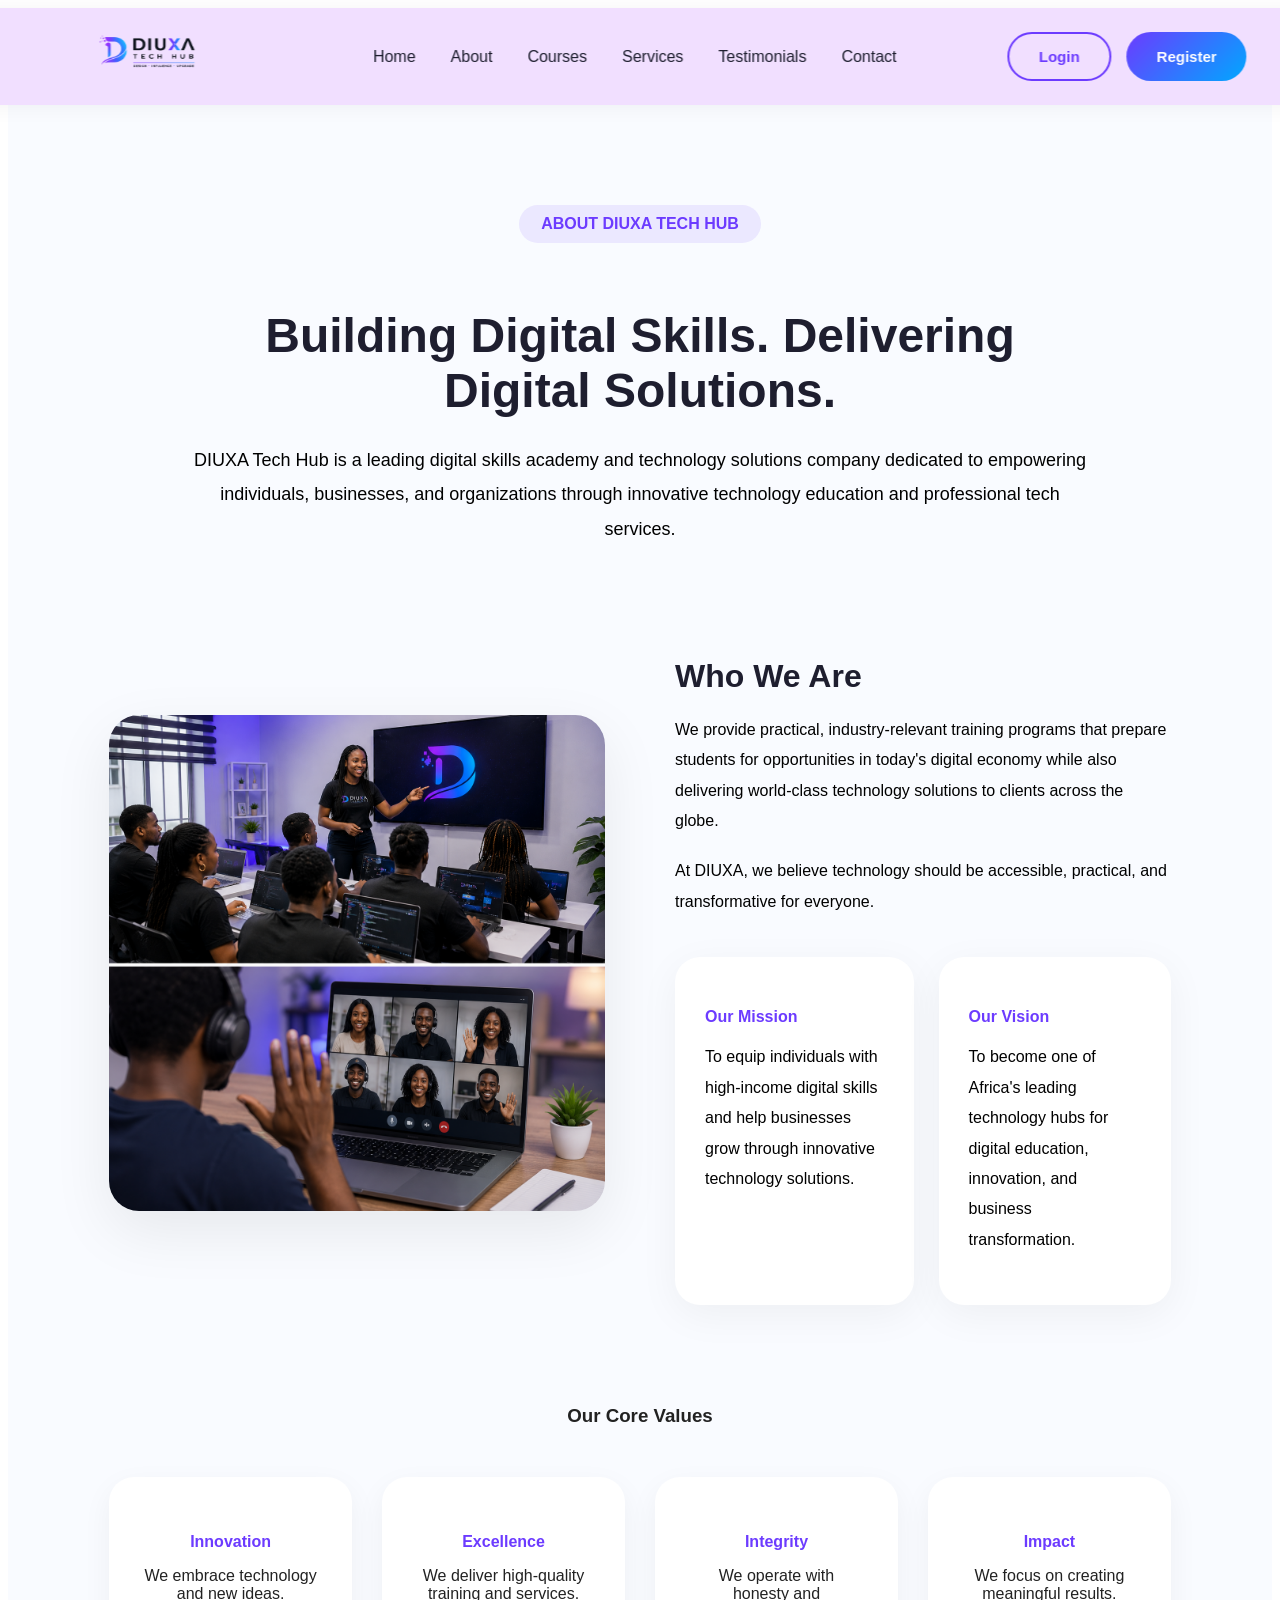
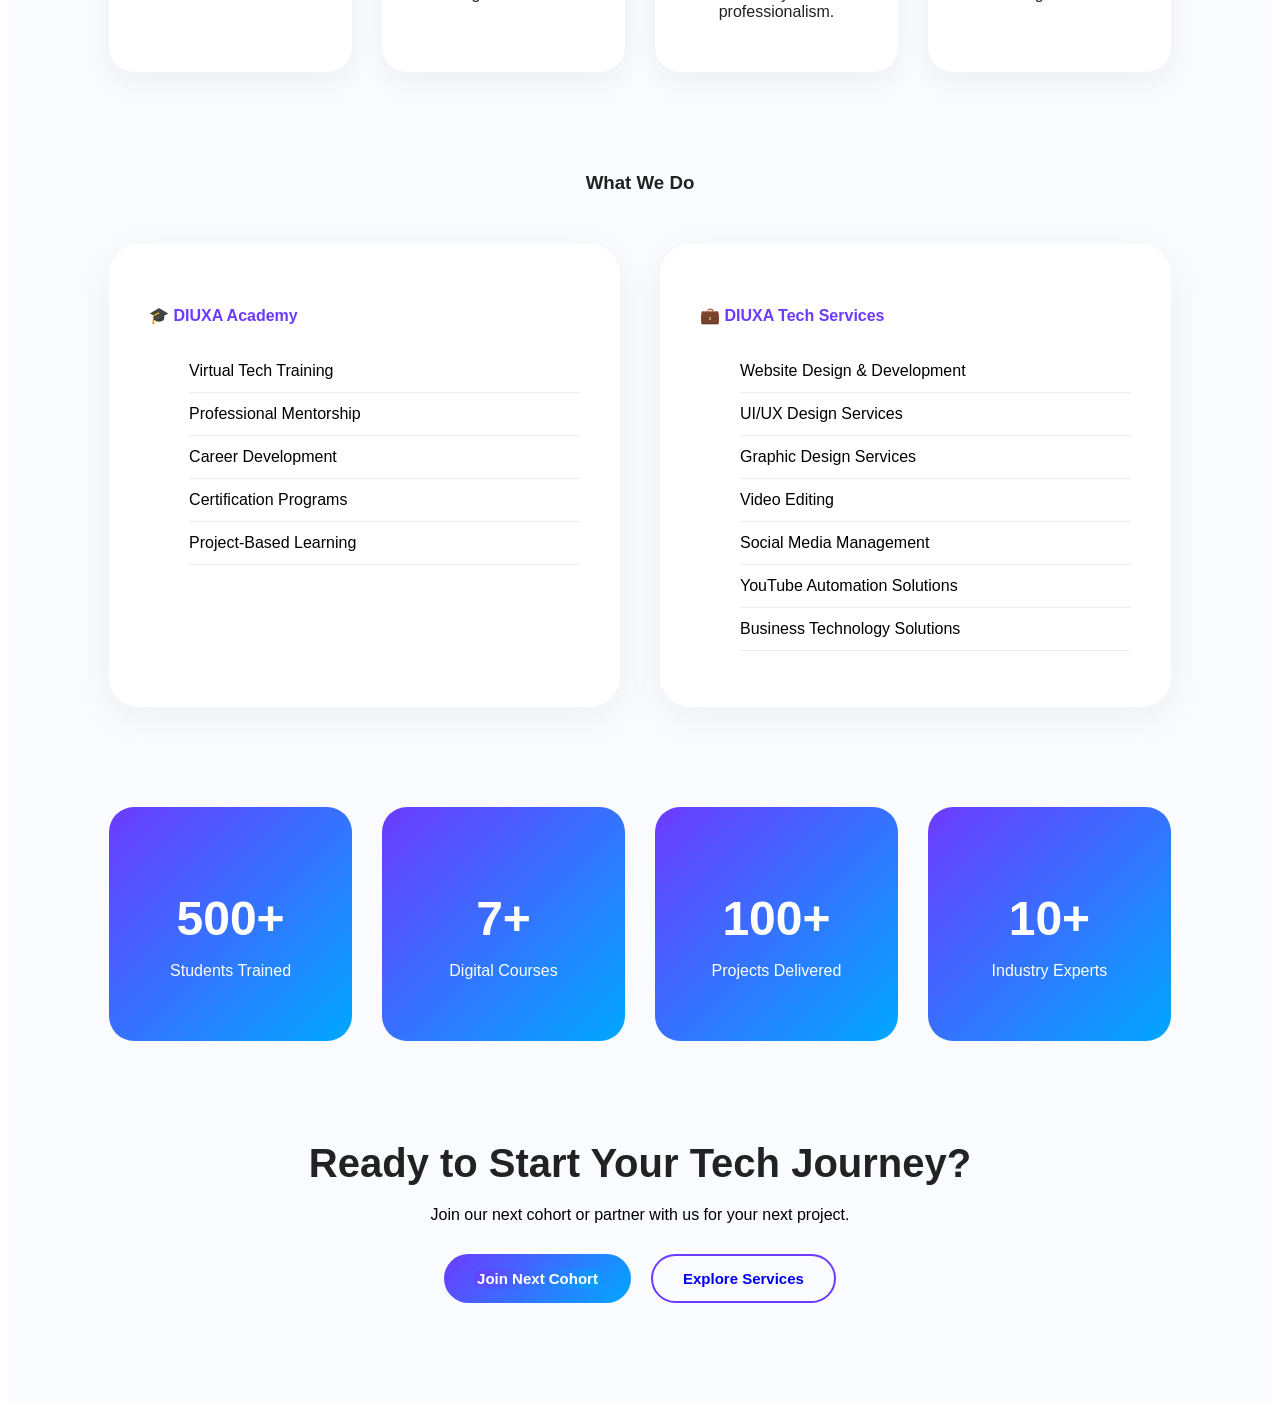
==== about.html @ 07091557 "Add files via upload" ====
<!DOCTYPE html>
<html lang="en">
<head>
    <meta charset="UTF-8">
    <meta name="viewport" content="width=device-width, initial-scale=1.0">
    <title>About DIUXA Tech Hub</title>

    <link rel="stylesheet" href="style.css">

</head>
<body>

    <!-- ================= NAVBAR ================= -->

    <header class="navbar">
        <div class="logo">
            <img src="diuxalogod.png" alt="DIUXA Logo">
        </div>

        <nav>
            <ul class="nav-links">
                <li><a href="index.html">Home</a></li>
                <li><a href="about.html">About</a></li>
                <li><a href="courses.html">Courses</a></li>
                <li><a href="services.html">Services</a></li>
                <li><a href="testimonials.html">Testimonials</a></li>
                <li><a href="contact.html">Contact</a></li>
            </ul>
        </nav>

        <div class="nav-buttons">
            <button class="btn-outline">Login</button>
            <button class="btn-primary">Register</button>
        </div>
    </header>
    
    <!-- ================= ABOUT SECTION ================= -->

<section class="about" id="about">

    <div class="about-header">

        <span class="section-tag">
            ABOUT DIUXA TECH HUB
        </span>

        <h2>
            Building Digital Skills.
            Delivering Digital Solutions.
        </h2>

        <p class="about-intro">
            DIUXA Tech Hub is a leading digital skills academy and technology
            solutions company dedicated to empowering individuals,
            businesses, and organizations through innovative technology
            education and professional tech services.
        </p>

    </div>


    <!-- About Content -->

    <div class="about-content">

        <div class="about-image">
            <img src="diuxalearn.png" alt="DIUXA Students Learning">
        </div>

        <div class="about-text">

            <h3>Who We Are</h3>

            <p>
                We provide practical, industry-relevant training programs
                that prepare students for opportunities in today's digital
                economy while also delivering world-class technology
                solutions to clients across the globe.
            </p>

            <p>
                At DIUXA, we believe technology should be accessible,
                practical, and transformative for everyone.
            </p>

            <div class="mission-vision">

                <div class="mv-card">
                    <h4>Our Mission</h4>
                    <p>
                        To equip individuals with high-income digital skills
                        and help businesses grow through innovative technology solutions.
                    </p>
                </div>

                <div class="mv-card">
                    <h4>Our Vision</h4>
                    <p>
                        To become one of Africa's leading technology hubs
                        for digital education, innovation, and business transformation.
                    </p>
                </div>

            </div>

        </div>

    </div>


    <!-- Core Values -->

    <div class="values-section">

        <h3>Our Core Values</h3>

        <div class="values-grid">

            <div class="value-card">
                <h4>Innovation</h4>
                <p>We embrace technology and new ideas.</p>
            </div>

            <div class="value-card">
                <h4>Excellence</h4>
                <p>We deliver high-quality training and services.</p>
            </div>

            <div class="value-card">
                <h4>Integrity</h4>
                <p>We operate with honesty and professionalism.</p>
            </div>

            <div class="value-card">
                <h4>Impact</h4>
                <p>We focus on creating meaningful results.</p>
            </div>

        </div>

    </div>


    <!-- What We Do -->

    <div class="what-we-do">

        <h3>What We Do</h3>

        <div class="services-wrapper">

            <div class="academy-box">

                <h4>🎓 DIUXA Academy</h4>

                <ul>
                    <li>Virtual Tech Training</li>
                    <li>Professional Mentorship</li>
                    <li>Career Development</li>
                    <li>Certification Programs</li>
                    <li>Project-Based Learning</li>
                </ul>

            </div>

            <div class="business-box">

                <h4>💼 DIUXA Tech Services</h4>

                <ul>
                    <li>Website Design & Development</li>
                    <li>UI/UX Design Services</li>
                    <li>Graphic Design Services</li>
                    <li>Video Editing</li>
                    <li>Social Media Management</li>
                    <li>YouTube Automation Solutions</li>
                    <li>Business Technology Solutions</li>
                </ul>

            </div>

        </div>

    </div>


    <!-- Statistics -->

    <div class="stats">

        <div class="stat-box">
            <h2>500+</h2>
            <p>Students Trained</p>
        </div>

        <div class="stat-box">
            <h2>7+</h2>
            <p>Digital Courses</p>
        </div>

        <div class="stat-box">
            <h2>100+</h2>
            <p>Projects Delivered</p>
        </div>

        <div class="stat-box">
            <h2>10+</h2>
            <p>Industry Experts</p>
        </div>

    </div>


    <!-- CTA -->

    <div class="about-cta">

        <h3>
            Ready to Start Your Tech Journey?
        </h3>

        <p>
            Join our next cohort or partner with us for your next project.
        </p>

        <div class="about-buttons">
            <button class="btn-primary">
                
                <a href="https://wa.me/2349069957433" class="social-btn" target="_blank">Join Next Cohort</a>
            </button>

            <button class="btn-outline">
                <a href="services.html" class="about-buttons" target="_blank">Explore Services</a>
            </button>
        </div>

    </div>

</section>
</body>
</html>
---- style.css ----
```css
/* =========================
   GOOGLE FONT
========================= */

@import url('https://fonts.googleapis.com/css2?family=Poppins:wght@300;400;500;600;700;800&display=swap');


/* =========================
   GLOBAL SETTINGS
========================= */

*{
    margin: 0;
    padding: 0;
    box-sizing: border-box;
}

body{
    font-family: 'Poppins', sans-serif;
    background: #ffffff;
    color: #222;
    overflow-x: hidden;
}

html{
    scroll-behavior: smooth;
}

section{
    padding: 100px 8%;
}

img{
    max-width: 100%;
}


/* =========================
   COLOR VARIABLES
========================= */

:root{
    --primary: #6C3BFF;
    --secondary: #00A8FF;
    --dark: #1E1E2F;
    --light: #ffffff;
    --gray: #000000;
    --gradient: linear-gradient(
        135deg,
        #6C3BFF,
        #00A8FF
    );
}


/* =========================
   NAVBAR
========================= */

.navbar{
    width: 100%;
    display: flex;
    justify-content: space-between;
    align-items: center;
    padding: 0px 10%;
    padding-top: 0px;
    padding-bottom: 0px;
    position: sticky;
    top: 0;
    
    transform: translateX(-10%);
    background: rgba(144, 0, 255, 0.124);
    backdrop-filter: blur(5px);
    z-index: 1000;
    box-shadow: 0 2px 20px rgba(0,0,0,0.05);
}

.logo img{
    width: 140px;
    margin-left: 100px;
}

.nav-links{
    display: flex;
    list-style: none;
    gap: 35px;
}

.nav-links a{
    text-decoration: none;
    color: var(--dark);
    font-weight: 500;
    transition: .3s;
}

.nav-links a:hover{
    color: var(--primary);
}

.nav-buttons{
    display: flex;
    gap: 15px;
}


/* =========================
   BUTTONS
========================= */

.btn-primary,
.btn-secondary,
.btn-outline{
    border: none;
    outline: none;
    padding: 14px 30px;
    border-radius: 50px;
    cursor: pointer;
    font-size: 15px;
    font-weight: 600;
    transition: .4s ease;
}

.btn-primary{
    background: var(--gradient);
    color: white;
    text-decoration: none;
}

.btn-primary:hover{
    transform: translateY(-4px);
    box-shadow: 0 15px 30px rgba(108,59,255,.35);
}

.btn-secondary{
    background: #eef4ff;
    color: var(--primary);
}

.btn-secondary:hover{
    background: var(--primary);
    color: white;
}

.btn-outline{
    background: transparent;
    border: 2px solid var(--primary);
    color: var(--primary);
}

.btn-outline:hover{
    background: var(--primary);
    color: white;
}


/* =========================
   HERO SECTION
========================= */

.hero{
    min-height: 90vh;
    display: flex;
    align-items: center;
    justify-content: space-between;
    gap: 80px;
    background:
    radial-gradient(circle at top left,
    rgba(108,59,255,0.12),
    transparent 40%),
    radial-gradient(circle at bottom right,
    rgba(0,168,255,0.15),
    transparent 40%);
}

.hero-text{
    flex: 1;
    text-decoration: none;
    padding: 0;
}

.badge{
    background: rgba(108,59,255,.1);
    color: var(--primary);
    padding: 10px 20px;
    border-radius: 50px;
    display: inline-block;
    font-weight: 600;
    margin-bottom: 25px;
}

.badge hover{
    background: var(--primary);
    color: white;
}

.hero h1{
    font-size: 4rem;
    line-height: 1.2;
    color: var(--dark);
    margin-bottom: 25px;
}

.hero p{
    font-size: 18px;
    color: var(--gray);
    line-height: 1.8;
    margin-bottom: 40px;
}

.hero-buttons{
    display: flex;
    gap: 20px;
    flex-wrap: wrap;
    text-decoration: none;
}

.hero-image{
    flex: 1;
    text-align: center;
}

.hero-image img{
    width: 100%;
    max-width: 600px;
    animation: float 4s ease-in-out infinite;
}

@keyframes float{
    0%{
        transform: translateY(0px);
    }

    50%{
        transform: translateY(-15px);
    }

    100%{
        transform: translateY(0px);
    }
}


/* =========================
   ABOUT SECTION
========================= */

.about{
    background: #f9fbff;
}

.about-header{
    text-align: center;
    max-width: 900px;
    margin: auto;
    margin-bottom: 80px;
}

.section-tag{
    display: inline-block;
    padding: 10px 22px;
    border-radius: 50px;
    background: rgba(108,59,255,.1);
    color: var(--primary);
    font-weight: 600;
    margin-bottom: 25px;
}

.about-header h2{
    font-size: 3rem;
    color: var(--dark);
    margin-bottom: 25px;
}

.about-intro{
    color: var(--gray);
    line-height: 1.9;
    font-size: 18px;
}

.about-content{
    display: flex;
    gap: 70px;
    align-items: center;
    margin-bottom: 100px;
}

.about-image{
    flex: 1;
}

.about-image img{
    width: 100%;
    border-radius: 30px;
    box-shadow: 0 20px 60px rgba(0,0,0,.08);
}

.about-text{
    flex: 1;
}

.about-text h3{
    font-size: 2rem;
    color: var(--dark);
    margin-bottom: 20px;
}

.about-text p{
    color: var(--gray);
    line-height: 1.9;
    margin-bottom: 20px;
}

.mission-vision{
    display: flex;
    gap: 25px;
    margin-top: 40px;
}

.mv-card{
    background: white;
    padding: 30px;
    border-radius: 25px;
    box-shadow: 0 10px 40px rgba(0,0,0,.05);
}

.mv-card h4{
    color: var(--primary);
    margin-bottom: 15px;
}

.values-section{
    text-align: center;
    margin-bottom: 100px;
}

.values-grid{
    display: grid;
    grid-template-columns:
    repeat(auto-fit,minmax(220px,1fr));
    gap: 30px;
    margin-top: 50px;
}

.value-card{
    background: white;
    padding: 35px;
    border-radius: 25px;
    transition: .4s;
    box-shadow: 0 10px 30px rgba(0,0,0,.05);
}

.value-card:hover{
    transform: translateY(-10px);
}

.value-card h4{
    color: var(--primary);
    margin-bottom: 15px;
}

.what-we-do{
    text-align: center;
    margin-bottom: 100px;
}

.services-wrapper{
    display: grid;
    grid-template-columns: repeat(auto-fit,minmax(350px,1fr));
    gap: 40px;
    margin-top: 50px;
}

.academy-box,
.business-box{
    background: white;
    padding: 40px;
    border-radius: 30px;
    text-align: left;
    box-shadow: 0 10px 40px rgba(0,0,0,.05);
}

.academy-box h4,
.business-box h4{
    color: var(--primary);
    margin-bottom: 25px;
}

.academy-box ul,
.business-box ul{
    list-style: none;
}

.academy-box li,
.business-box li{
    padding: 12px 0;
    color: var(--gray);
    border-bottom: 1px solid #eee;
}

.stats{
    display: grid;
    grid-template-columns:
    repeat(auto-fit,minmax(220px,1fr));
    gap: 30px;
    margin-bottom: 100px;
}

.stat-box{
    background: var(--gradient);
    color: white;
    padding: 45px;
    border-radius: 25px;
    text-align: center;
}

.stat-box h2{
    font-size: 3rem;
    margin-bottom: 10px;
}

.about-cta{
    text-align: center;
}

.about-cta h3{
    font-size: 2.5rem;
    margin-bottom: 20px;
}

.about-cta p{
    color: var(--gray);
    margin-bottom: 30px;
}

.about-buttons{
    display: flex;
    justify-content: center;
    gap: 20px;
    flex-wrap: wrap;
    text-decoration: none;
}

/* RESPONSIVE */

@media(max-width:991px){

    .about-content{
        flex-direction: column;
    }

    .mission-vision{
        flex-direction: column;
    }
}

/* =========================
   COURSES PAGE
========================= */

.courses-page{
    padding: 100px 8%;
    background: #f8fbff;
}

.section-title{
    text-align: center;
    margin-bottom: 70px;
}

.section-title span{
    color: #6C3BFF;
    font-weight: 700;
    letter-spacing: 2px;
}

.section-title h1{
    font-size: 3rem;
    margin: 20px 0;
    color: #1E1E2F;
}

.section-title p{
    color: #666;
    max-width: 700px;
    margin: auto;
    line-height: 1.8;
}

.courses-container{
    display: grid;
    grid-template-columns:
        repeat(auto-fit,minmax(350px,1fr));
    gap: 40px;
}

.course-card{
    background: white;
    border-radius: 25px;
    overflow: hidden;
    transition: 0.4s;
    box-shadow: 0 10px 35px rgba(0,0,0,0.08);
}

.course-card:hover{
    transform: translateY(-15px);
    box-shadow: 0 20px 50px rgba(108,59,255,0.2);
}

.course-card img{
    width: 100%;
    height: 240px;
    object-fit: cover;
}

.course-content{
    padding: 30px;
}

.course-content h3{
    color: #1E1E2F;
    margin-bottom: 15px;
}

.course-content p{
    color: #666;
    line-height: 1.8;
    margin-bottom: 25px;
}

.course-info{
    display: flex;
    justify-content: space-between;
    margin-bottom: 25px;
    color: #6C3BFF;
    font-weight: 600;
    flex-wrap: wrap;
    gap: 10px;
}

.course-btn{
    width: 100%;
    padding: 15px;
    border: none;
    border-radius: 50px;
    background: linear-gradient(
        135deg,
        #6C3BFF,
        #00A8FF
    );
    color: white;
    font-size: 16px;
    font-weight: 600;
    cursor: pointer;
    transition: .3s;
}

.course-btn:hover{
    transform: scale(1.03);
}

@media(max-width:768px){

    .section-title h1{
        font-size: 2.3rem;
    }

    .courses-container{
        grid-template-columns: 1fr;
    }

}

/* =========================
   SERVICES PAGE
========================= */

.services-page{
    padding: 100px 8%;
    background: #f8fbff;
}

.section-header{
    text-align: center;
    margin-bottom: 80px;
}

.section-header span{
    color: #6C3BFF;
    font-weight: 700;
    letter-spacing: 2px;
}

.section-header h1{
    font-size: 3rem;
    margin: 20px 0;
    color: #1E1E2F;
}

.section-header p{
    max-width: 700px;
    margin: auto;
    color: #666;
    line-height: 1.8;
}

.services-grid{
    display: grid;
    grid-template-columns:
        repeat(auto-fit,minmax(320px,1fr));
    gap: 35px;
}

.service-card{
    background: white;
    padding: 40px;
    border-radius: 30px;
    text-align: center;
    transition: .4s;
    box-shadow: 0 15px 40px rgba(0,0,0,.06);
}

.service-card:hover{
    transform: translateY(-15px);
    box-shadow: 0 20px 50px rgba(108,59,255,.15);
}

.service-icon{
    width: 90px;
    height: 90px;
    margin: auto;
    margin-bottom: 30px;
    border-radius: 50%;
    background: linear-gradient(
        135deg,
        #6C3BFF,
        #00A8FF
    );
    display: flex;
    justify-content: center;
    align-items: center;
    font-size: 40px;
}

.service-card h3{
    color: #1E1E2F;
    margin-bottom: 20px;
}

.service-card p{
    color: #666;
    line-height: 1.8;
    margin-bottom: 30px;
}

.service-btn{
    border: none;
    padding: 15px 10px;
    border-radius: 50px;
    background: linear-gradient(
        135deg,
        #6C3BFF,
        #00A8FF
    );
    color: white;
    font-weight: 600;
    cursor: pointer;
    transition: .3s;
    text-decoration: none;
}

.service-btn:hover{
    transform: scale(1.05);
}

@media(max-width:768px){

    .section-header h1{
        font-size: 2.2rem;
    }

}

/* =========================
   TESTIMONIAL SECTION
========================= */

.testimonials{
    padding: 100px 8%;
    background: #f8fbff;
}

.testimonial-header{
    text-align: center;
    margin-bottom: 70px;
}

.testimonial-header span{
    color: #6C3BFF;
    font-weight: 700;
    letter-spacing: 2px;
}

.testimonial-header h1{
    font-size: 3rem;
    color: #1E1E2F;
    margin: 20px 0;
}

.testimonial-header p{
    max-width: 700px;
    margin: auto;
    color: #666;
    line-height: 1.8;
}

.testimonial-container{
    display: grid;
    grid-template-columns:
        repeat(auto-fit,minmax(300px,1fr));
    gap: 35px;
}

.testimonial-card{
    background: white;
    padding: 40px 30px;
    border-radius: 30px;
    text-align: center;
    transition: .4s;
    box-shadow: 0 15px 40px rgba(0,0,0,.06);
}

.testimonial-card:hover{
    transform: translateY(-10px);
    box-shadow: 0 20px 50px rgba(108,59,255,.15);
}

.student-image img{
    width: 90px;
    height: 90px;
    border-radius: 50%;
    object-fit: cover;
    margin-bottom: 20px;
}

.stars{
    font-size: 20px;
    margin-bottom: 20px;
}

.testimonial-text{
    color: #666;
    line-height: 1.8;
    margin-bottom: 25px;
    font-style: italic;
}

.testimonial-card h3{
    color: #1E1E2F;
    margin-bottom: 10px;
}

.course-name{
    color: #6C3BFF;
    font-weight: 600;
}

@media(max-width:768px){

    .testimonial-header h1{
        font-size: 2.2rem;
    }

}

/* =========================
   CONTACT PAGE
========================= */

.contact-page{
    padding: 100px 8%;
    background: #f8fbff;
}

.contact-header{
    text-align: center;
    margin-bottom: 80px;
}

.contact-header span{
    color: #6C3BFF;
    font-weight: 700;
    letter-spacing: 2px;
}

.contact-header h1{
    font-size: 3rem;
    color: #1E1E2F;
    margin: 20px 0;
}

.contact-header p{
    max-width: 700px;
    margin: auto;
    color: #666;
    line-height: 1.8;
}

.contact-container{
    display: grid;
    grid-template-columns: 1fr 1.2fr;
    gap: 50px;
    margin-bottom: 80px;
}

.contact-info{
    display: flex;
    flex-direction: column;
    gap: 25px;
}

.info-card{
    background: white;
    padding: 30px;
    border-radius: 25px;
    box-shadow: 0 10px 35px rgba(0,0,0,0.06);
}

.icon{
    font-size: 35px;
    margin-bottom: 15px;
}

.info-card h3{
    margin-bottom: 10px;
    color: #1E1E2F;
}

.info-card p{
    color: #666;
    line-height: 1.7;
}

.contact-form{
    background: white;
    padding: 40px;
    border-radius: 30px;
    box-shadow: 0 10px 35px rgba(0,0,0,0.06);
}

.contact-form h2{
    margin-bottom: 30px;
    color: #1E1E2F;
}

.contact-form form{
    display: flex;
    flex-direction: column;
    gap: 20px;
}

.contact-form input,
.contact-form select,
.contact-form textarea{
    padding: 18px;
    border: 1px solid #ddd;
    border-radius: 15px;
    font-size: 16px;
    outline: none;
}

.contact-form input:focus,
.contact-form select:focus,
.contact-form textarea:focus{
    border-color: #6C3BFF;
}

.contact-btn{
    padding: 18px;
    border: none;
    border-radius: 50px;
    background: linear-gradient(
        135deg,
        #6C3BFF,
        #00A8FF
    );
    color: white;
    font-size: 16px;
    font-weight: 600;
    cursor: pointer;
}

.contactbtn{
    padding: 18px;
    border: none;
    border-radius: 50px;
    background: linear-gradient(
        135deg,
        #009842,
        #04f4a8
    );
    color: white;
    font-size: 16px;
    font-weight: 600;
    cursor: pointer;
}

.social-section{
    text-align: center;
}

.social-section h2{
    margin-bottom: 30px;
}

.social-buttons{
    display: flex;
    justify-content: center;
    gap: 20px;
    flex-wrap: wrap;
}


    .social-btn{
    padding: 1px 3px;
    border: none;
    border-radius: 50px;
    background: linear-gradient(
        135deg,
        #6C3BFF,
        #00A8FF
    );
    color: white;
    font-weight: 600;
    text-decoration: none;
    display: inline-block;
    transition: .3s;
}


@media(max-width:991px){

    .contact-container{
        grid-template-columns: 1fr;
    }

    .contact-header h1{
        font-size: 2.3rem;
    }

}

/* =========================
   COURSES AND SERVICES
========================= */

.courses h2,
.services h2,
.why-us h2,
.cta h2,
.contact h2{
    text-align: center;
    font-size: 2.8rem;
    margin-bottom: 60px;
    color: var(--dark);
}

.course-grid,
.service-grid{
    display: grid;
    grid-template-columns:
    repeat(auto-fit,minmax(250px,1fr));
    gap: 30px;
}

.card{
    background: rgba(13, 0, 255, 0.065);
    padding: 35px;
    border-radius: 25px;
    text-align: center;
    font-weight: 600;
    transition: .4s;
    border: 1px solid #f1f1f1;
    box-shadow: 0 10px 30px rgba(0,0,0,.05);
}

.card:hover{
    transform: translateY(-12px);
    background: var(--gradient);
    color: white;
}


/* =========================
   FEATURES
========================= */

.features{
    display: grid;
    grid-template-columns:
    repeat(auto-fit,minmax(220px,1fr));
    gap: 30px;
}

.feature{
    background: rgba(13, 0, 255, 0.065);
    padding: 40px;
    border-radius: 25px;
    text-align: center;
    box-shadow: 0 10px 30px rgba(0,0,0,.05);
}

.feature i{
    font-size: 50px;
    margin-bottom: 20px;
    color: var(--primary);
}

.feature h3{
    color: var(--dark);
}


/* =========================
   CTA SECTION
========================= */

.cta{
    background: var(--gradient);
    text-align: center;
    color: white;
    border-radius: 50px;
    margin: 80px 8%;
}

.cta h2{
    color: white;
    margin-bottom: 20px;
}

.cta p{
    font-size: 18px;
    margin-bottom: 30px;
}


/* =========================
   CONTACT SECTION
========================= */

.contact{
    text-align: center;
}

.contact p{
    font-size: 18px;
    margin-bottom: 15px;
    color: var(--gray);
}

.socials{
    display: flex;
    justify-content: center;
    gap: 20px;
    margin-top: 40px;
    flex-wrap: wrap;
}

.socials button{
    padding: 12px 25px;
    border: none;
    border-radius: 50px;
    background: var(--gradient);
    color: white;
    cursor: pointer;
    font-weight: 600;
}


/* =========================
   FOOTER
========================= */

footer{
    background: var(--dark);
    color: white;
    text-align: center;
    padding: 60px 20px;
}

footer h3{
    font-size: 2rem;
    margin-bottom: 20px;
}

footer p{
    color: #cccccc;
    margin-top: 10px;
}


/* =========================
   RESPONSIVE DESIGN
========================= */

@media(max-width:991px){

    .navbar{
        flex-direction: column;
        gap: 25px;
    }

    .hero{
        flex-direction: column;
        text-align: center;
    }

    .hero h1{
        font-size: 3rem;
    }

    .hero-buttons{
        justify-content: center;
    }
}

@media(max-width:768px){

    section{
        padding: 80px 6%;
    }

    .hero h1{
        font-size: 2.5rem;
    }

    .nav-links{
        flex-wrap: wrap;
        justify-content: center;
    }

    .nav-buttons{
        flex-wrap: wrap;
        justify-content: center;
    }

}

@media(max-width:480px){

    .hero h1{
        font-size: 2rem;
    }

    .courses h2,
    .services h2,
    .why-us h2,
    .cta h2,
    .contact h2{
        font-size: 2rem;
    }
}
```
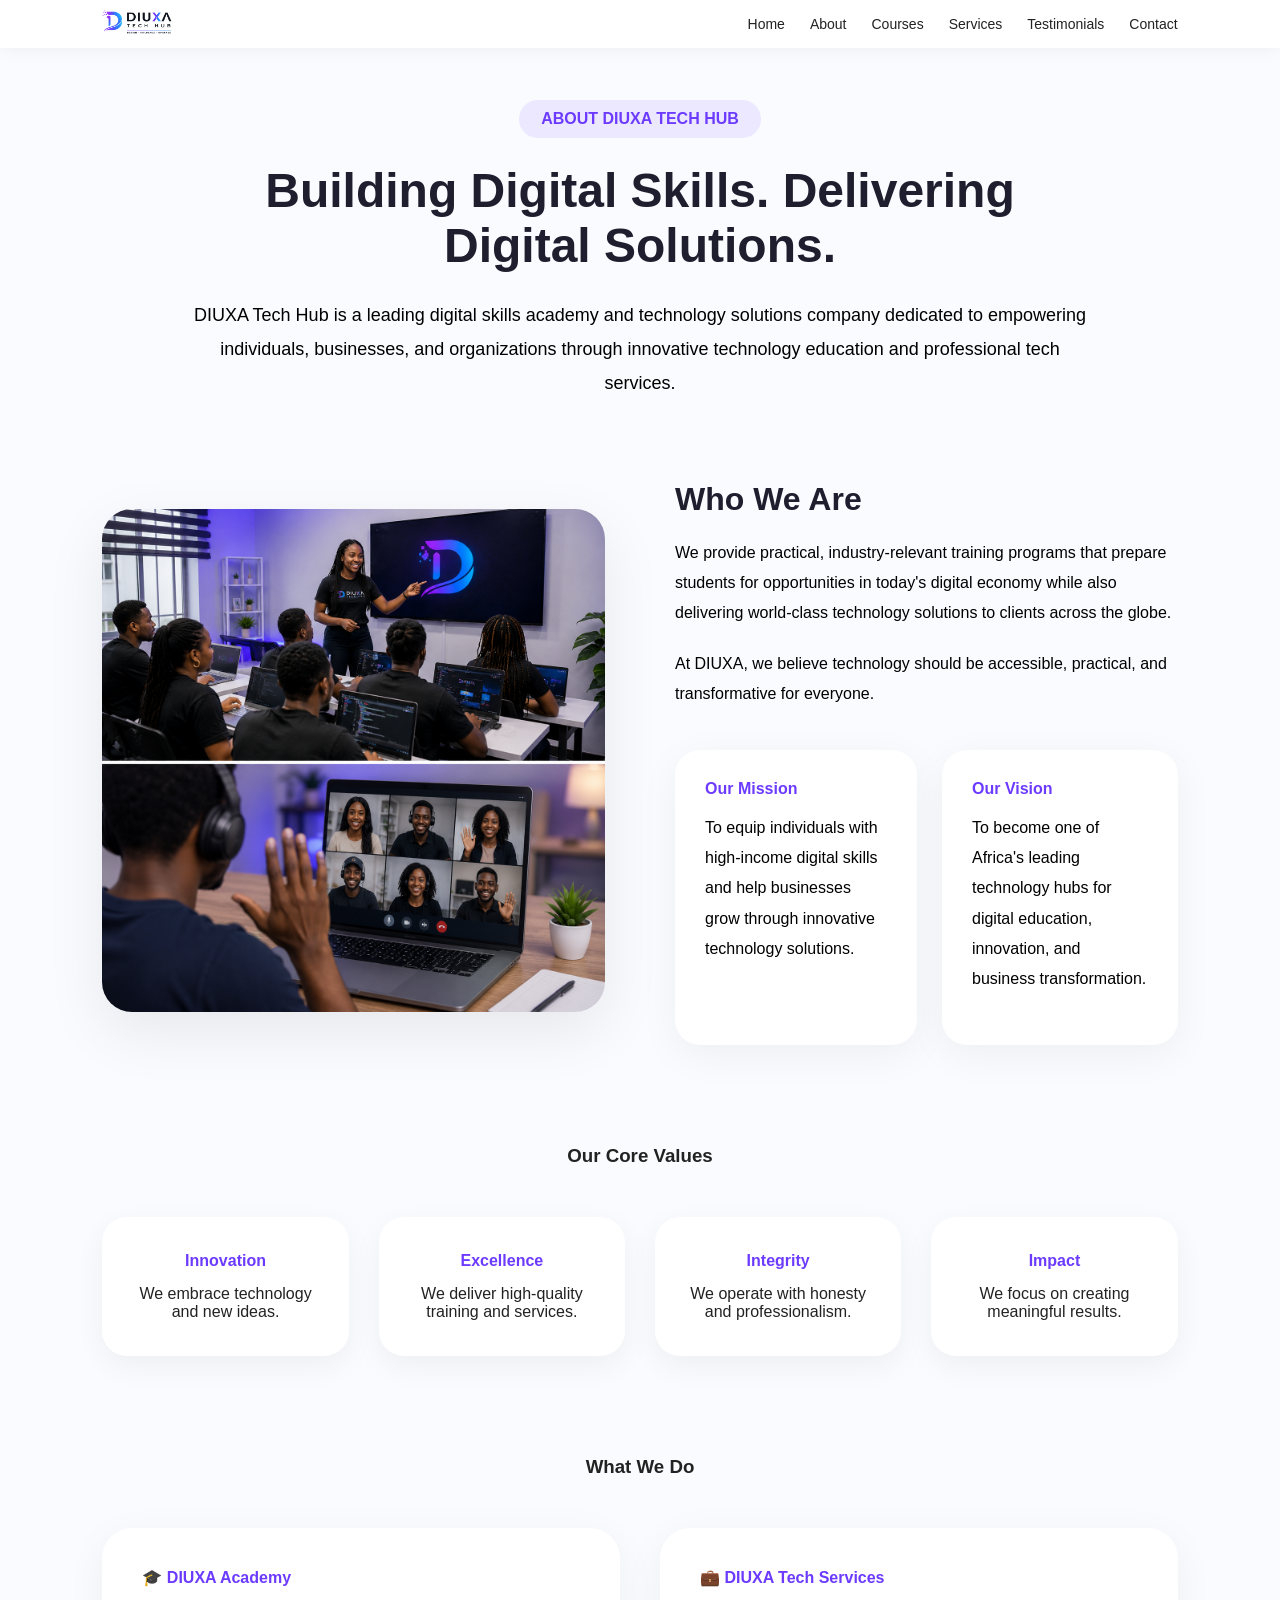
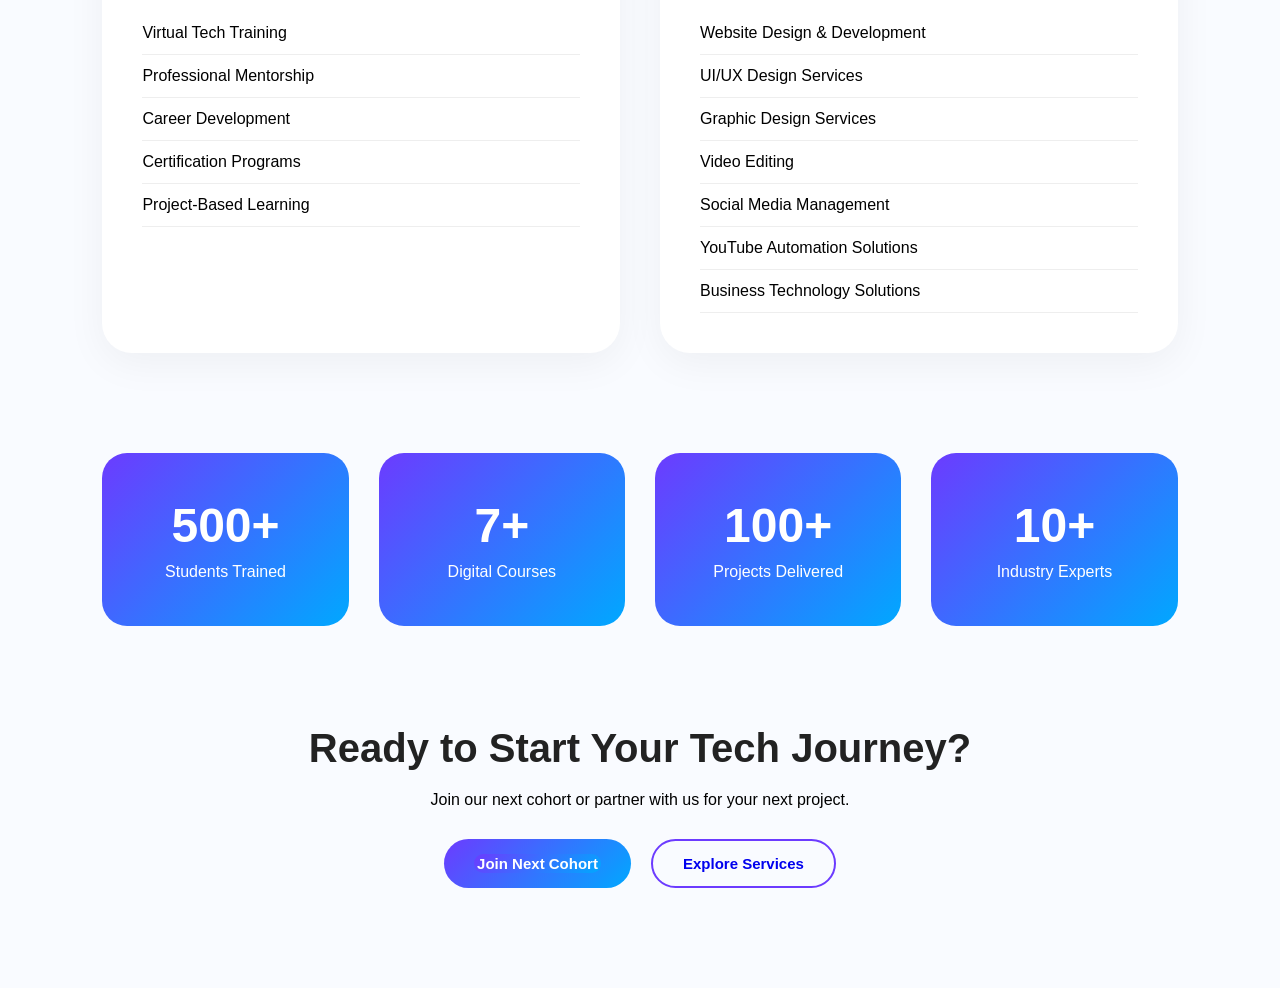
==== commit bfbd79de: "Add files via upload" ====
--- a/about.html
+++ b/about.html
@@ -28,10 +28,7 @@
             </ul>
         </nav>
 
-        <div class="nav-buttons">
-            <button class="btn-outline">Login</button>
-            <button class="btn-primary">Register</button>
-        </div>
+        
     </header>
     
     <!-- ================= ABOUT SECTION ================= -->
--- a/style.css
+++ b/style.css
@@ -1,4 +1,3 @@
-```css
 /* =========================
    GOOGLE FONT
 ========================= */
@@ -58,49 +57,47 @@
    NAVBAR
 ========================= */
 
+/* Navigation Bar */
 .navbar{
     width: 100%;
+    padding: 10px 8%;
     display: flex;
     justify-content: space-between;
     align-items: center;
-    padding: 0px 10%;
-    padding-top: 0px;
-    padding-bottom: 0px;
-    position: sticky;
+    background: white;
+    position: fixed;
     top: 0;
-    
-    transform: translateX(-10%);
-    background: rgba(144, 0, 255, 0.124);
-    backdrop-filter: blur(5px);
+    left: 0;
     z-index: 1000;
-    box-shadow: 0 2px 20px rgba(0,0,0,0.05);
-}
-
+
+    box-shadow: 0 2px 15px rgba(0,0,0,0.05);
+}
+
+/* Logo */
 .logo img{
-    width: 140px;
-    margin-left: 100px;
-}
-
+    width: 70px;
+    height: auto;
+}
+
+/* Navigation Links */
 .nav-links{
     display: flex;
     list-style: none;
-    gap: 35px;
-}
-
+    gap: 25px;
+}
+
+/* Navigation Buttons */
 .nav-links a{
     text-decoration: none;
-    color: var(--dark);
+    color: #222;
+    font-size: 14px;
     font-weight: 500;
-    transition: .3s;
-}
-
+    transition: 0.3s ease;
+}
+
+/* Hover Effect */
 .nav-links a:hover{
-    color: var(--primary);
-}
-
-.nav-buttons{
-    display: flex;
-    gap: 15px;
+    color: #4F46E5;
 }
 
 
@@ -815,6 +812,7 @@
 
 .contact-info{
     display: flex;
+    width: 100%;
     flex-direction: column;
     gap: 25px;
 }
@@ -823,6 +821,7 @@
     background: white;
     padding: 30px;
     border-radius: 25px;
+    width: 100%;
     box-shadow: 0 10px 35px rgba(0,0,0,0.06);
 }
 
@@ -843,6 +842,7 @@
 
 .contact-form{
     background: white;
+    width: 100%;
     padding: 40px;
     border-radius: 30px;
     box-shadow: 0 10px 35px rgba(0,0,0,0.06);
@@ -1103,7 +1103,7 @@
    RESPONSIVE DESIGN
 ========================= */
 
-@media(max-width:991px){
+@media (max-width: 991px) {
 
     .navbar{
         flex-direction: column;
@@ -1124,7 +1124,7 @@
     }
 }
 
-@media(max-width:768px){
+@media (max-width: 768px) {
 
     section{
         padding: 80px 6%;
@@ -1146,7 +1146,7 @@
 
 }
 
-@media(max-width:480px){
+@media (max-width: 480px) {
 
     .hero h1{
         font-size: 2rem;
@@ -1160,6 +1160,6 @@
         font-size: 2rem;
     }
 }
-```
-
-
+
+
+
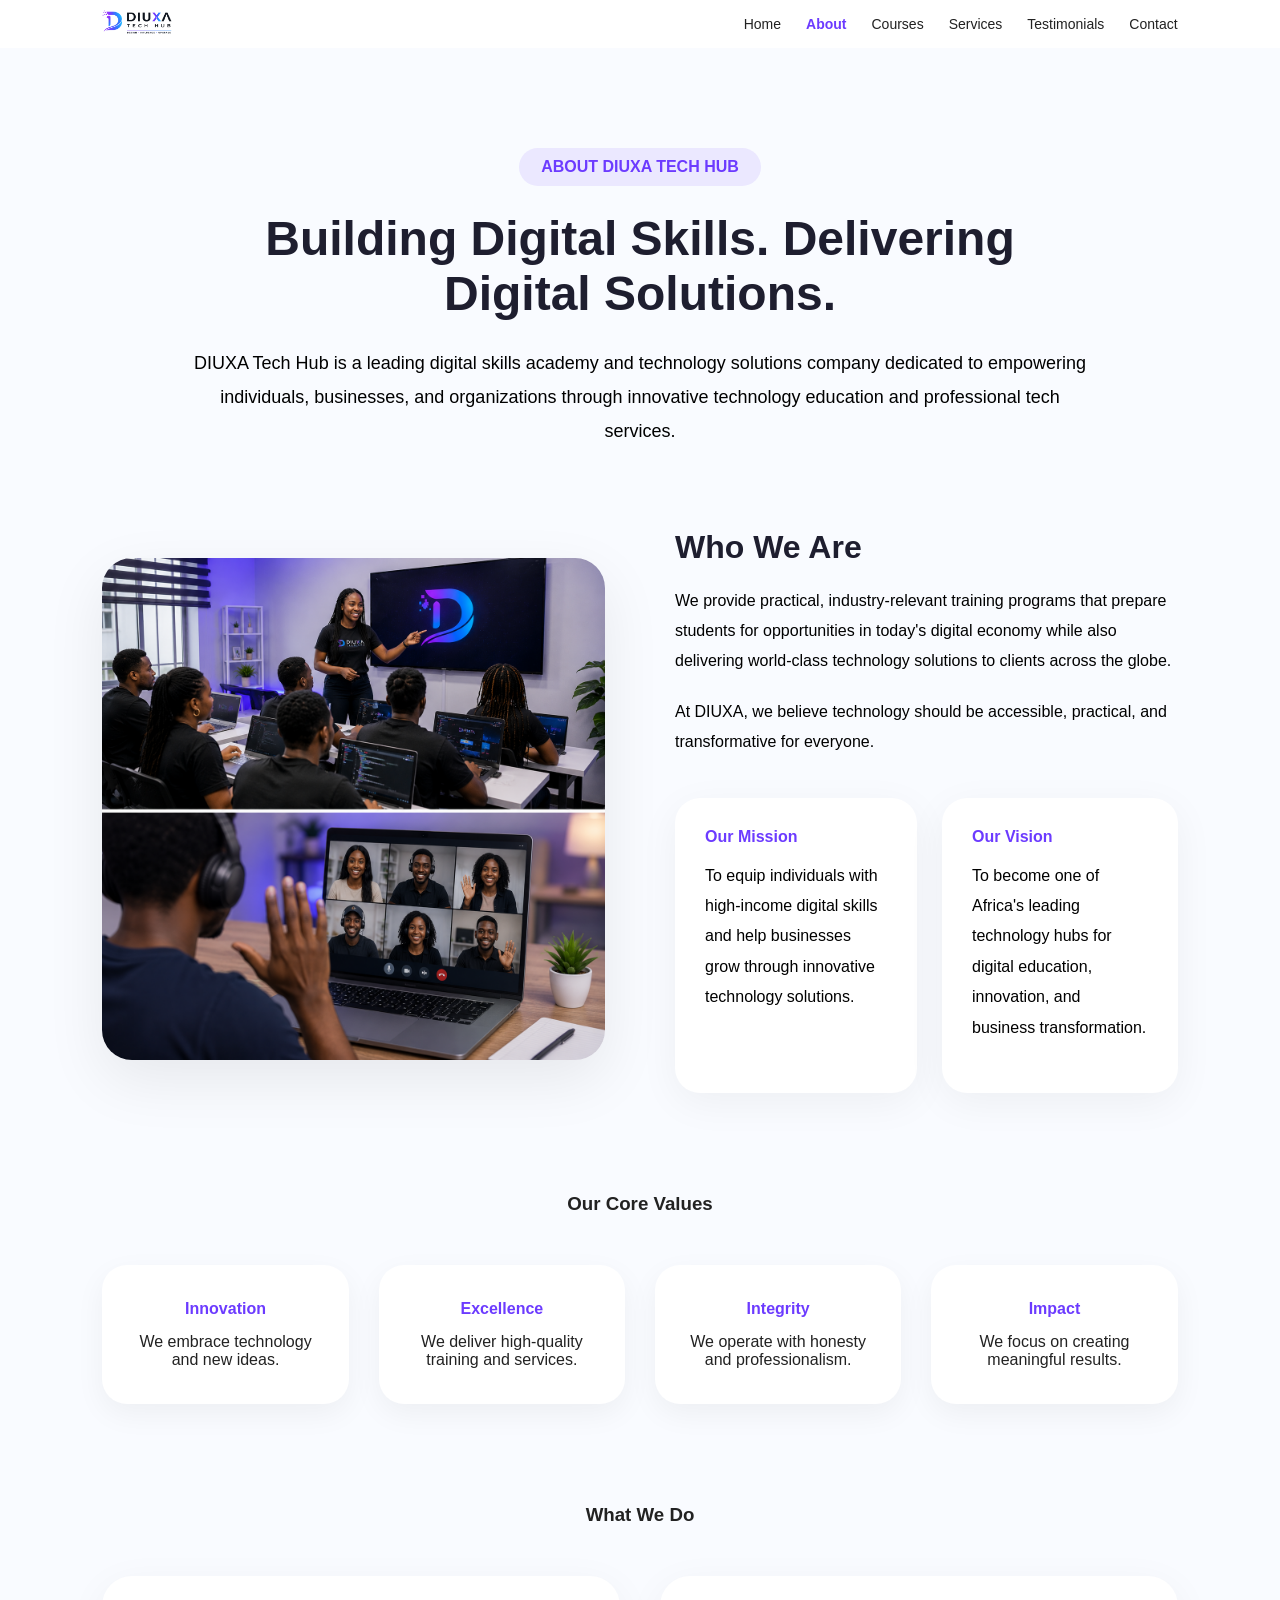
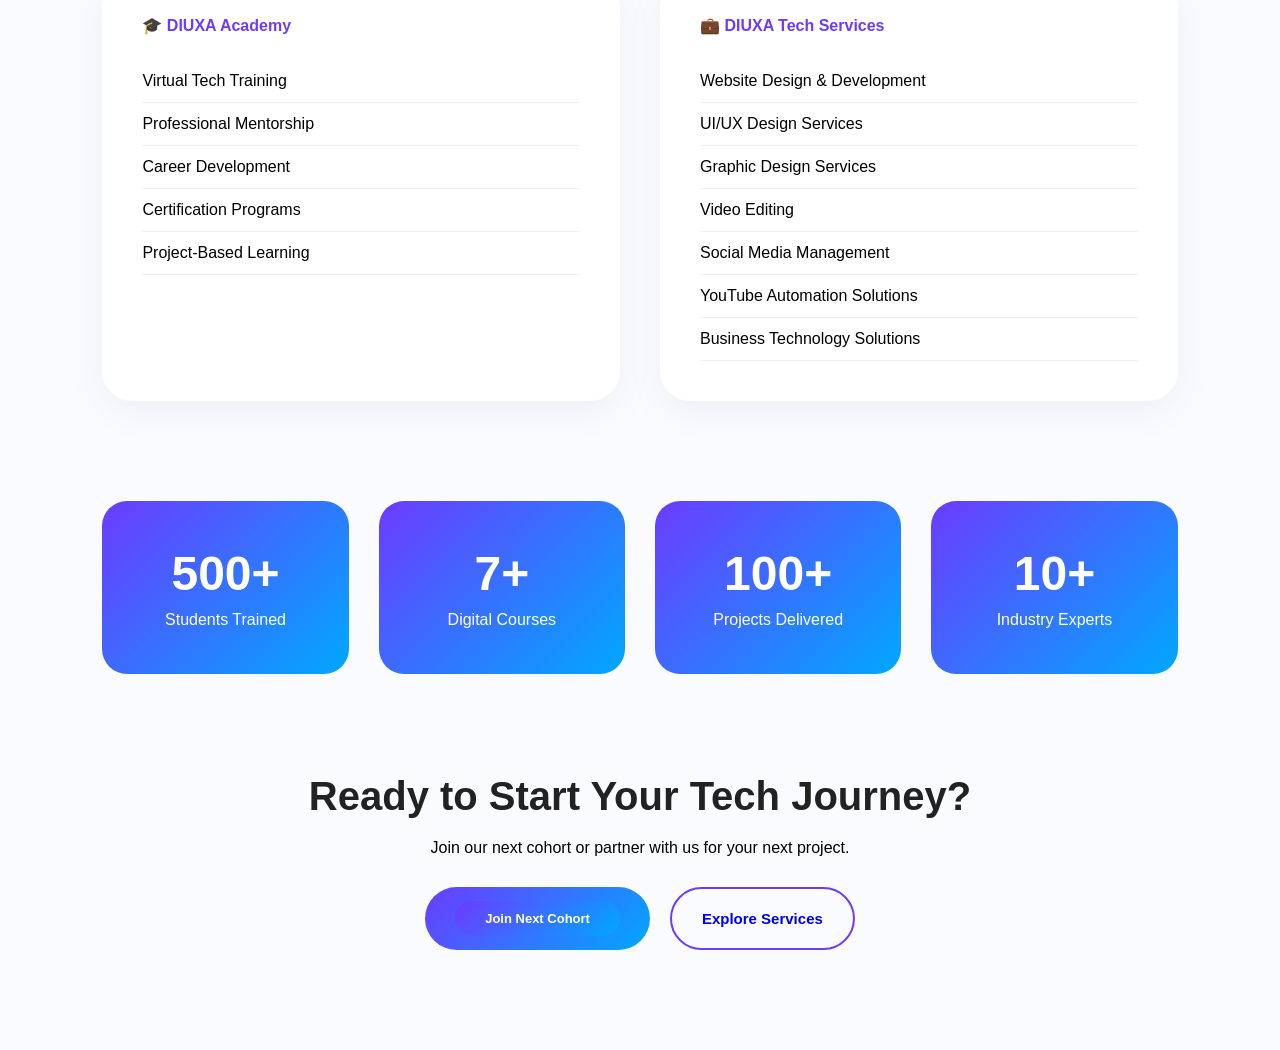
==== commit 41439ee8: "Add files via upload" ====
--- a/about.html
+++ b/about.html
@@ -20,7 +20,7 @@
         <nav>
             <ul class="nav-links">
                 <li><a href="index.html">Home</a></li>
-                <li><a href="about.html">About</a></li>
+                <li><a href="about.html" class="active">About</a></li>
                 <li><a href="courses.html">Courses</a></li>
                 <li><a href="services.html">Services</a></li>
                 <li><a href="testimonials.html">Testimonials</a></li>
--- a/style.css
+++ b/style.css
@@ -65,7 +65,6 @@
     justify-content: space-between;
     align-items: center;
     background: white;
-    position: fixed;
     top: 0;
     left: 0;
     z-index: 1000;
@@ -98,6 +97,28 @@
 /* Hover Effect */
 .nav-links a:hover{
     color: #4F46E5;
+}
+
+@media (max-width: 768px){
+
+    .navbar{
+        flex-direction: column;
+        align-items: center;
+    }
+
+    .nav-links{
+        display: flex;
+        flex-wrap: wrap;
+        justify-content: center;
+        gap: 10px;
+        margin-top: 10px;
+    }
+
+    .nav-links a{
+        font-size: 14px;
+        padding: 6px 10px;
+    }
+
 }
 
 
@@ -156,34 +177,45 @@
 ========================= */
 
 .hero{
-    min-height: 90vh;
+    min-height: 30vh;
     display: flex;
     align-items: center;
     justify-content: space-between;
     gap: 80px;
     background:
     radial-gradient(circle at top left,
-    rgba(108,59,255,0.12),
-    transparent 40%),
+    rgba(0, 0, 136, 0.106),
+    transparent 80%),
     radial-gradient(circle at bottom right,
-    rgba(0,168,255,0.15),
+    rgba(0, 0, 136, 0.144),
     transparent 40%);
+    border-radius: 30px;
+}
+
+
+.h1size{
+    font-size: 10px;
+    line-height: 1.2;
+    color: var(--dark);
+    margin-bottom: 25px;
 }
 
 .hero-text{
     flex: 1;
     text-decoration: none;
     padding: 0;
+    color: white
 }
 
 .badge{
-    background: rgba(108,59,255,.1);
+    background: rgba(108, 59, 255, 0.642);
     color: var(--primary);
-    padding: 10px 20px;
+    padding: 3px 5px;
     border-radius: 50px;
     display: inline-block;
-    font-weight: 600;
+    font-weight: 500;
     margin-bottom: 25px;
+    margin-top: 5px;
 }
 
 .badge hover{
@@ -192,8 +224,8 @@
 }
 
 .hero h1{
-    font-size: 4rem;
-    line-height: 1.2;
+    font-size: 50px;
+    line-height: 50px;
     color: var(--dark);
     margin-bottom: 25px;
 }
@@ -216,6 +248,8 @@
     flex: 1;
     text-align: center;
 }
+
+
 
 .hero-image img{
     width: 100%;
@@ -463,6 +497,12 @@
 .section-title{
     text-align: center;
     margin-bottom: 70px;
+}
+
+
+.underline{
+    text-decoration:none;
+    color: white;
 }
 
 .section-title span{
@@ -921,8 +961,9 @@
 }
 
 
-    .social-btn{
-    padding: 1px 3px;
+.social-btn{
+    padding: 10px 30px;
+    font-size: 13px;
     border: none;
     border-radius: 50px;
     background: linear-gradient(
@@ -984,6 +1025,13 @@
     box-shadow: 0 10px 30px rgba(0,0,0,.05);
 }
 
+
+.cardlink{
+    text-decoration: none;
+    color: var(--dark);
+}
+
+
 .card:hover{
     transform: translateY(-12px);
     background: var(--gradient);
@@ -1026,7 +1074,7 @@
 ========================= */
 
 .cta{
-    background: var(--gradient);
+    background: rgb(0, 11, 109);
     text-align: center;
     color: white;
     border-radius: 50px;
@@ -1162,4 +1210,309 @@
 }
 
 
-
+/* ==========================
+   FLOATING WHATSAPP
+========================== */
+
+.whatsapp-btn{
+    position:fixed;
+
+    right:35px;
+    bottom:35px;
+
+    width:72px;
+    height:72px;
+
+    border-radius:50%;
+
+    display:flex;
+    justify-content:center;
+    align-items:center;
+
+    font-size:36px;
+
+    color:white;
+    text-decoration:none;
+
+    background:#25d366;
+
+    box-shadow:
+        0 15px 35px rgba(37,211,102,.4);
+
+    z-index:9999;
+
+    animation:bounce 2.5s infinite;
+}
+
+@keyframes bounce{
+
+    0%,100%{
+        transform:translateY(0);
+    }
+
+    50%{
+        transform:translateY(-10px);
+    }
+}
+
+/* WHATSAPP BUTTON */
+
+.whatsapp-btn{
+    position:fixed;
+    right:25px;
+    bottom:25px;
+    width:65px;
+    height:65px;
+    background:#25D366;
+    border-radius:50%;
+    display:flex;
+    justify-content:center;
+    align-items:center;
+    color:white;
+    font-size:35px;
+    text-decoration:none;
+    box-shadow:0 10px 25px rgba(0,0,0,0.2);
+    z-index:999;
+}
+
+
+@media(max-width:1100px){
+
+    .nav-links{
+        display:none;
+    }
+
+    .hero-content{
+        flex-direction:column;
+        text-align:center;
+    }
+
+    .hero-text h1{
+        font-size:56px;
+    }
+
+    .hero-buttons{
+        justify-content:center;
+    }
+
+}
+
+/* MOBILE RESPONSIVE STYLES */
+
+@media(max-width:768px){
+
+    .hero{
+        padding:60px 0 100px;
+    }
+
+    .hero-text h1{
+        font-size:42px;
+        letter-spacing:-1px;
+    }
+
+    .hero-text p{
+        font-size:16px;
+    }
+
+    .hero-buttons{
+        flex-direction:column;
+    }
+
+    .btn-primary,
+    .btn-secondary{
+        width:100%;
+        text-align:center;
+    }
+
+    .menu-btn{
+        width:52px;
+        height:52px;
+    }
+
+}
+
+
+
+/* Popup Background */
+
+.popup-overlay{
+    position: fixed;
+    top:0;
+    left:0;
+    width:100%;
+    height:100%;
+    background:rgba(0,0,0,0.65);
+
+    display:flex;
+    justify-content:center;
+    align-items:center;
+
+    z-index:9999;
+}
+
+/* Popup Box */
+
+.popup-box{
+    width:90%;
+    max-width:450px;
+
+    background:white;
+    border-radius:25px;
+
+    padding:40px 30px;
+
+    text-align:center;
+
+    position:relative;
+
+    animation:popupAnimation .4s ease;
+}
+
+.popup-box h2{
+    font-size:30px;
+    margin-bottom:15px;
+    color:#111;
+}
+
+.popup-box p{
+    color:#666;
+    margin-bottom:30px;
+}
+
+/* Close Button */
+
+.close-popup{
+    position:absolute;
+    top:15px;
+    right:20px;
+
+    border:none;
+    background:none;
+
+    font-size:30px;
+    cursor:pointer;
+}
+
+/* Buttons */
+
+.popup-buttons{
+    display:flex;
+    flex-direction:column;
+    gap:15px;
+}
+
+.popup-btn{
+    text-decoration:none;
+    color:white;
+
+    padding:15px;
+
+    border-radius:50px;
+
+    font-weight:600;
+
+    transition:0.3s;
+}
+
+.popup-btn:hover{
+    transform:translateY(-3px);
+}
+
+.course-btn{
+    background:#6C3BFF;
+}
+
+.service-btn{
+    background:#0099ff;
+}
+
+.agent-btn{
+    background:#25D366;
+}
+
+/* Animation */
+
+@keyframes popupAnimation{
+
+    from{
+        transform:scale(.8);
+        opacity:0;
+    }
+
+    to{
+        transform:scale(1);
+        opacity:1;
+    }
+
+}
+
+/* Scroll To Top Button */
+
+#scrollTopBtn{
+    display: none;
+    position: fixed;
+    bottom: 10px;
+    right: 10px;
+    left: 675px;
+    top:  520px;
+
+    width: 30px;
+    height: 30px;
+
+    border: none;
+    border-radius: 50%;
+
+    background: linear-gradient(135deg, #6C3BFF, #00A8FF);
+    color: white;
+
+    font-size: 15px;
+    cursor: pointer;
+
+    box-shadow: 0 5px 20px rgba(0,0,0,0.2);
+
+    z-index: 999;
+
+    transition: all 0.3s ease;
+}
+
+#scrollTopBtn:hover{
+    transform: translateY(-5px);
+}
+
+/* Mobile Size */
+
+@media(max-width:768px){
+
+    #scrollTopBtn{
+        width: 30px;
+        height: 30px;
+        font-size: 15px;
+
+        bottom: 20px;
+        right: 20px;
+    }
+
+}
+
+ACTIVE STATE
+
+.nav-links a{
+    text-decoration: none;
+    color: #333;
+    padding: 8px 15px;
+    border-radius: 25px;
+    transition: 0.3s ease;
+}
+
+/* Hover Effect */
+.nav-links a:hover{
+    background: #f2f2f200;
+    color: #6C3BFF;
+}
+
+/* Active Page */
+.nav-links a.active{
+    background: none;
+    color: #6C3BFF;
+    font-weight: 600;
+}
